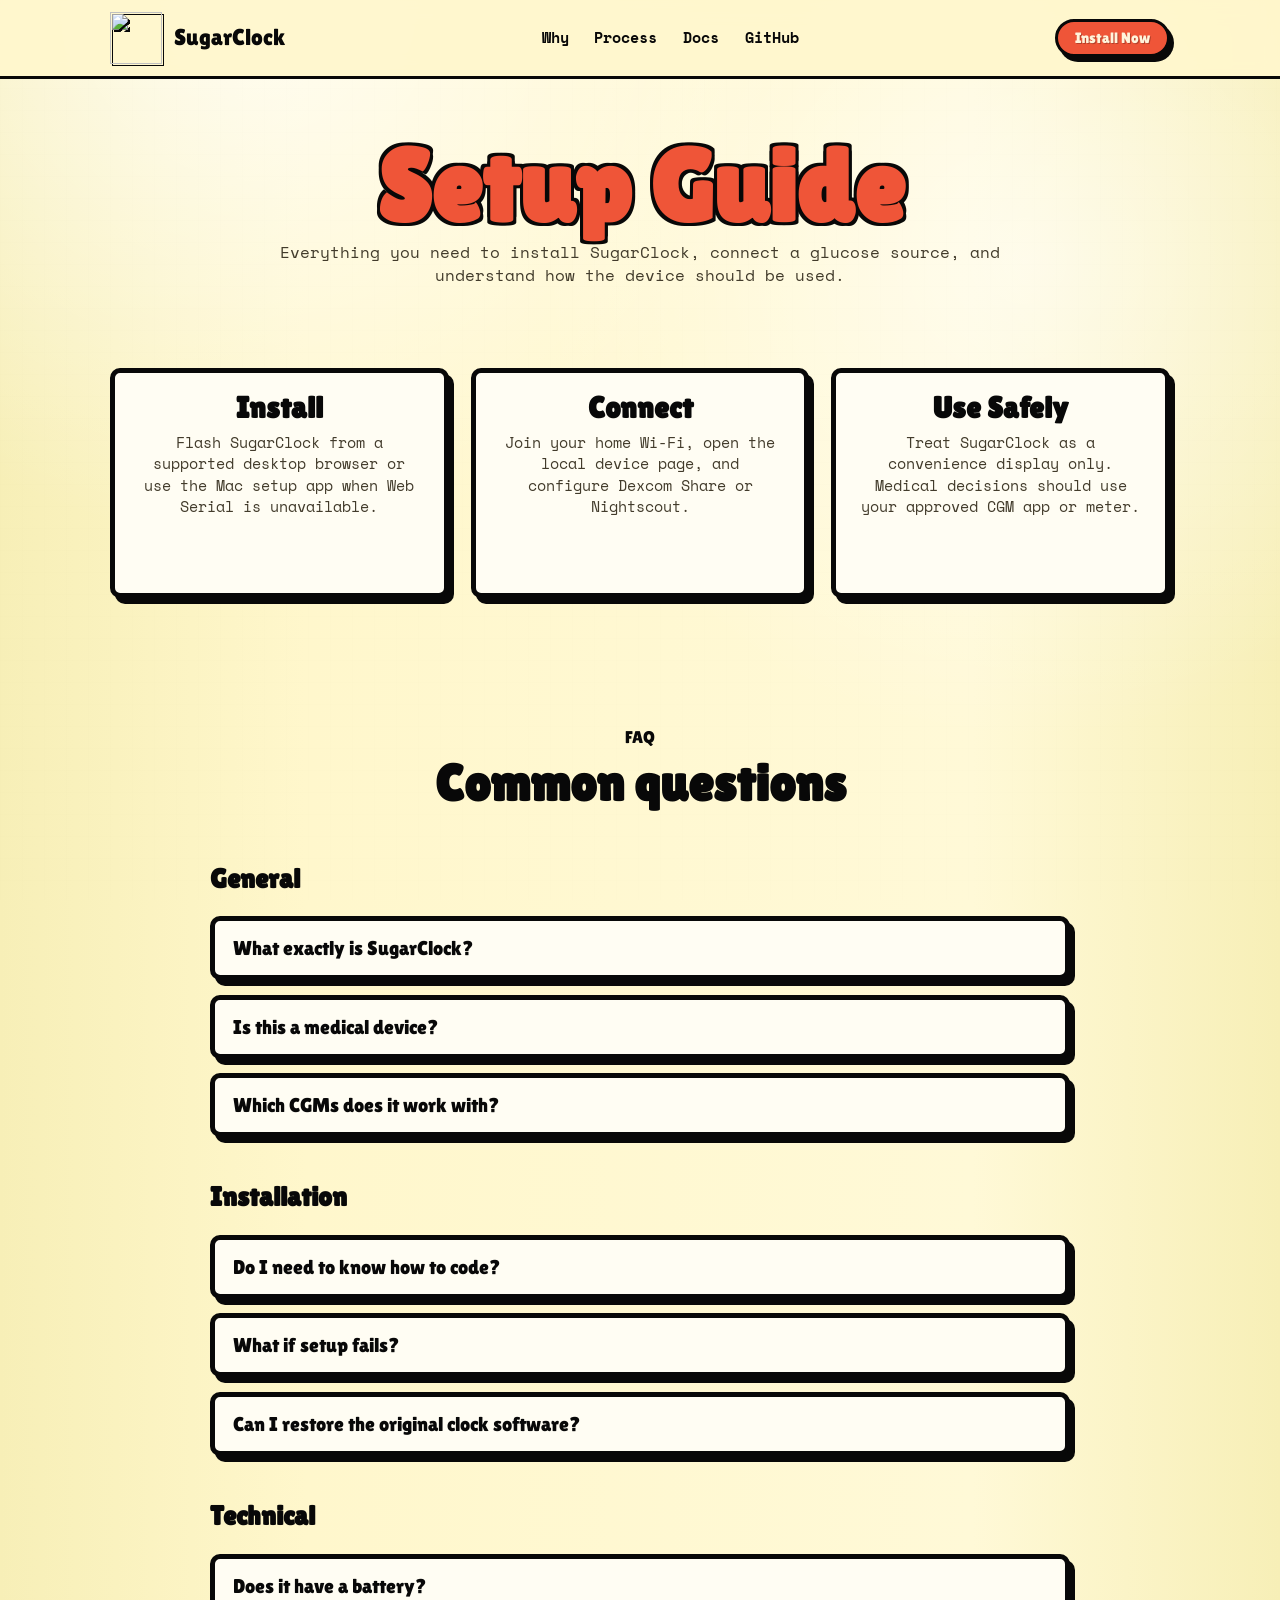
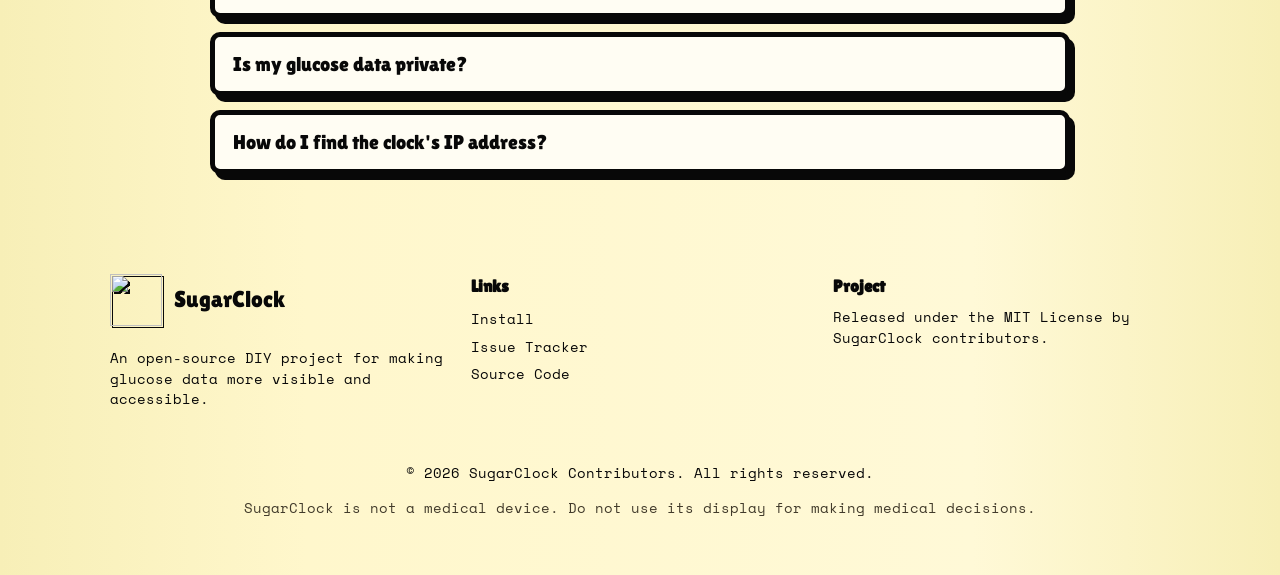
==== docs/support.html @ ed881ceb "Redesign marketing and docs site" ====
<!DOCTYPE html>
<html lang="en">

<head>
  <meta charset="UTF-8">
  <meta name="viewport" content="width=device-width, initial-scale=1.0">
  <title>Documentation &amp; FAQ - SugarClock</title>
  <meta name="description"
    content="SugarClock setup guide, frequently asked questions, support links, and installation help.">

  <link rel="preconnect" href="https://fonts.googleapis.com">
  <link rel="preconnect" href="https://fonts.gstatic.com" crossorigin>
  <link
    href="https://fonts.googleapis.com/css2?family=Lilita+One&amp;family=Space+Mono:wght@400;700&amp;display=swap"
    rel="stylesheet">

  <link rel="stylesheet" href="style.css">
  <script src="https://unpkg.com/feather-icons"></script>
</head>

<body>
  <nav class="site-nav">
    <div class="container">
      <a href="index.html" class="nav-brand" aria-label="SugarClock home">
        <img src="images/logo.png" alt="" class="nav-logo">
        <span>SugarClock</span>
      </a>

      <ul class="nav-links">
        <li><a href="index.html#why">Why</a></li>
        <li><a href="index.html#process">Process</a></li>
        <li><a href="support.html">Docs</a></li>
        <li><a href="https://github.com/cdemeke/SugarClock" target="_blank" rel="noopener">GitHub</a></li>
      </ul>

      <div class="nav-actions">
        <a href="index.html#install" class="btn btn-sm">Install Now</a>
      </div>
    </div>
  </nav>

  <main>
    <section class="docs-hero">
      <div class="container fade-up">
        <h1>Setup Guide</h1>
        <p>Everything you need to install SugarClock, connect a glucose source, and understand how the device should be
          used.</p>
      </div>
    </section>

    <section class="section-py">
      <div class="container">
        <div class="docs-grid fade-up delay-1">
          <article class="process-card doc-card">
            <i data-feather="download"></i>
            <h3>Install</h3>
            <p>Flash SugarClock from a supported desktop browser or use the Mac setup app when Web Serial is unavailable.</p>
          </article>

          <article class="process-card doc-card">
            <i data-feather="wifi"></i>
            <h3>Connect</h3>
            <p>Join your home Wi-Fi, open the local device page, and configure Dexcom Share or Nightscout.</p>
          </article>

          <article class="process-card doc-card">
            <i data-feather="shield"></i>
            <h3>Use Safely</h3>
            <p>Treat SugarClock as a convenience display only. Medical decisions should use your approved CGM app or meter.</p>
          </article>
        </div>
      </div>
    </section>

    <section class="section-py">
      <div class="container narrow-container">
        <div class="section-header fade-up">
          <span class="section-label">FAQ</span>
          <h2>Common questions</h2>
        </div>

        <div class="faq-accordion fade-up delay-1">
          <h3 class="faq-group-title">General</h3>

          <div class="faq-item">
            <button class="faq-question" type="button">
              <span>What exactly is SugarClock?</span>
              <i data-feather="chevron-down"></i>
            </button>
            <div class="faq-answer">
              <p>SugarClock is free, open-source software that turns an inexpensive Ulanzi TC001 pixel clock into a
                dedicated glucose monitor display. It connects to Dexcom Share or Nightscout over Wi-Fi and shows the
                current reading on the clock's LED display.</p>
            </div>
          </div>

          <div class="faq-item">
            <button class="faq-question" type="button">
              <span>Is this a medical device?</span>
              <i data-feather="chevron-down"></i>
            </button>
            <div class="faq-answer">
              <p><strong>No.</strong> SugarClock is not a medical device and should not be used to make treatment
                decisions. Always rely on your CGM receiver, CGM app, or blood glucose meter for dosing insulin or
                making medical decisions.</p>
            </div>
          </div>

          <div class="faq-item">
            <button class="faq-question" type="button">
              <span>Which CGMs does it work with?</span>
              <i data-feather="chevron-down"></i>
            </button>
            <div class="faq-answer">
              <p>SugarClock works with Dexcom CGMs through Dexcom Share. It also works with CGM data sent to a
                Nightscout server or a similar compatible JSON API.</p>
            </div>
          </div>

          <h3 class="faq-group-title">Installation</h3>

          <div class="faq-item">
            <button class="faq-question" type="button">
              <span>Do I need to know how to code?</span>
              <i data-feather="chevron-down"></i>
            </button>
            <div class="faq-answer">
              <p>No. The browser installer flashes the firmware, and the clock's local settings page handles the rest.
                You only need the clock, a USB-C data cable, Wi-Fi details, and your CGM source information.</p>
            </div>
          </div>

          <div class="faq-item">
            <button class="faq-question" type="button">
              <span>What if setup fails?</span>
              <i data-feather="chevron-down"></i>
            </button>
            <div class="faq-answer">
              <p>You can run the installer again. If the display is blank or the clock does not connect, reconnect the
                USB cable, select the device again, and re-flash SugarClock.</p>
            </div>
          </div>

          <div class="faq-item" id="factory-restore">
            <button class="faq-question" type="button">
              <span>Can I restore the original clock software?</span>
              <i data-feather="chevron-down"></i>
            </button>
            <div class="faq-answer">
              <p>Yes, if you backed up the factory firmware before flashing SugarClock. You can restore it with the same
                flashing tools. The Ulanzi community also shares factory firmware images.</p>
            </div>
          </div>

          <h3 class="faq-group-title">Technical</h3>

          <div class="faq-item">
            <button class="faq-question" type="button">
              <span>Does it have a battery?</span>
              <i data-feather="chevron-down"></i>
            </button>
            <div class="faq-answer">
              <p>The Ulanzi TC001 has a small internal battery, but it is not designed for extended Wi-Fi and LED use.
                Keep it plugged into USB power for normal SugarClock operation.</p>
            </div>
          </div>

          <div class="faq-item">
            <button class="faq-question" type="button">
              <span>Is my glucose data private?</span>
              <i data-feather="chevron-down"></i>
            </button>
            <div class="faq-answer">
              <p>Your glucose data flows from your configured data source to the clock. SugarClock stores settings
                locally on the device and does not require a SugarClock cloud account.</p>
            </div>
          </div>

          <div class="faq-item">
            <button class="faq-question" type="button">
              <span>How do I find the clock's IP address?</span>
              <i data-feather="chevron-down"></i>
            </button>
            <div class="faq-answer">
              <p>The clock scrolls its IP address on the LED display when it connects. You can also check your router's
                connected devices page or use a network scanner app on your phone.</p>
            </div>
          </div>
        </div>
      </div>
    </section>
  </main>

  <footer class="site-footer">
    <div class="container">
      <div class="footer-grid">
        <div class="footer-brand-col">
          <a href="index.html" class="nav-brand">
            <img src="images/logo.png" alt="" class="nav-logo">
            <span>SugarClock</span>
          </a>
          <p class="mt-3">An open-source DIY project for making glucose data more visible and accessible.</p>
        </div>
        <div class="footer-links">
          <h4>Links</h4>
          <ul>
            <li><a href="index.html#install">Install</a></li>
            <li><a href="https://github.com/cdemeke/SugarClock/issues" target="_blank" rel="noopener">Issue Tracker</a></li>
            <li><a href="https://github.com/cdemeke/SugarClock" target="_blank" rel="noopener">Source Code</a></li>
          </ul>
        </div>
        <div class="footer-links">
          <h4>Project</h4>
          <p>Released under the MIT License by SugarClock contributors.</p>
        </div>
      </div>
      <div class="footer-bottom">
        <p>&copy; 2026 SugarClock Contributors. All rights reserved.</p>
        <p class="disclaimer mt-2">SugarClock is not a medical device. Do not use its display for making medical
          decisions.</p>
      </div>
    </div>
  </footer>

  <script>
    feather.replace();

    document.addEventListener("DOMContentLoaded", () => {
      const observer = new IntersectionObserver((entries, obs) => {
        entries.forEach(entry => {
          if (entry.isIntersecting) {
            entry.target.classList.add("is-visible");
            obs.unobserve(entry.target);
          }
        });
      }, { threshold: 0.1 });

      document.querySelectorAll(".fade-up").forEach(el => observer.observe(el));

      document.querySelectorAll(".faq-question").forEach(btn => {
        btn.addEventListener("click", () => {
          const item = btn.closest(".faq-item");
          item.classList.toggle("active");
          const answer = item.querySelector(".faq-answer");
          answer.style.maxHeight = item.classList.contains("active") ? answer.scrollHeight + "px" : 0;
        });
      });
    });
  </script>
</body>

</html>
---- docs/style.css ----
/* SugarClock marketing/docs site - poster-style redesign */

:root {
  --paper: #fff7cc;
  --paper-deep: #f7efb7;
  --ink: #080808;
  --muted: #423b2b;
  --panel: #fffdf3;
  --accent: #ef5538;
  --accent-dark: #c93925;
  --accent-soft: #ffe3d5;
  --green: #2bbf66;
  --border: 5px solid var(--ink);
  --border-thin: 3px solid var(--ink);
  --radius: 10px;
  --radius-lg: 16px;
  --radius-pill: 999px;
  --shadow: 7px 7px 0 var(--ink);
  --container: 1060px;
  --font-display: "Lilita One", "Arial Black", Impact, sans-serif;
  --font-body: "Space Mono", "Courier New", monospace;
}

* {
  box-sizing: border-box;
}

html {
  scroll-behavior: smooth;
  font-size: 16px;
}

body {
  margin: 0;
  background:
    radial-gradient(circle at 20% 0%, rgba(255, 255, 255, 0.75), transparent 34rem),
    radial-gradient(circle at 80% 12%, rgba(255, 255, 255, 0.55), transparent 30rem),
    linear-gradient(90deg, var(--paper-deep), var(--paper) 24%, #fff9d7 76%, var(--paper-deep));
  color: var(--ink);
  font-family: var(--font-body);
  line-height: 1.45;
  -webkit-font-smoothing: antialiased;
  overflow-x: hidden;
}

body::before {
  content: "";
  position: fixed;
  inset: 0;
  z-index: -1;
  pointer-events: none;
  opacity: 0.22;
  background-image:
    linear-gradient(rgba(0, 0, 0, 0.025) 1px, transparent 1px),
    linear-gradient(90deg, rgba(0, 0, 0, 0.025) 1px, transparent 1px);
  background-size: 22px 22px;
}

a {
  color: inherit;
  text-decoration: none;
}

a:hover {
  text-decoration: underline;
}

img {
  display: block;
  max-width: 100%;
}

h1,
h2,
h3,
h4,
p {
  margin-top: 0;
}

h1,
h2,
h3,
h4,
.nav-brand,
.btn,
.section-label,
.stat-pill,
.table-title,
.faq-question {
  font-family: var(--font-display);
  letter-spacing: 0;
}

.container {
  width: min(var(--container), calc(100% - 2rem));
  margin: 0 auto;
}

.site-nav {
  position: sticky;
  top: 0;
  z-index: 20;
  background: rgba(255, 247, 204, 0.92);
  border-bottom: var(--border-thin);
  backdrop-filter: blur(10px);
}

.site-nav .container {
  min-height: 76px;
  display: grid;
  grid-template-columns: auto 1fr auto;
  align-items: center;
  gap: 1.25rem;
}

.nav-brand {
  display: inline-flex;
  align-items: center;
  gap: 0.75rem;
  font-size: 1.45rem;
  line-height: 1;
}

.nav-logo {
  width: 52px;
  height: 52px;
  object-fit: contain;
  filter: drop-shadow(2px 2px 0 var(--ink));
}

.nav-links {
  display: flex;
  justify-content: center;
  align-items: center;
  gap: clamp(0.85rem, 2vw, 2rem);
  margin: 0;
  padding: 0;
  list-style: none;
}

.nav-links a:not(.btn) {
  font-weight: 700;
  font-size: 0.94rem;
}

.nav-actions {
  display: flex;
  align-items: center;
  gap: 0.8rem;
}

.nav-toggle,
.theme-toggle {
  display: none;
}

.btn {
  display: inline-flex;
  align-items: center;
  justify-content: center;
  gap: 0.5rem;
  min-height: 46px;
  padding: 0.75rem 1.45rem;
  border: var(--border-thin);
  border-radius: var(--radius-pill);
  background: var(--accent);
  color: #fff4dc;
  box-shadow: 4px 5px 0 var(--ink);
  font-size: 1.08rem;
  line-height: 1;
  text-shadow: 1px 1px 0 rgba(0, 0, 0, 0.25);
  cursor: pointer;
  transition: transform 0.16s ease, box-shadow 0.16s ease, background 0.16s ease;
}

.btn:hover {
  transform: translate(2px, 2px);
  box-shadow: 2px 3px 0 var(--ink);
  background: var(--accent-dark);
  text-decoration: none;
}

.btn-secondary {
  background: #fffdf3;
  color: var(--ink);
  text-shadow: none;
}

.btn-secondary:hover {
  background: var(--accent-soft);
}

.btn-sm {
  min-height: 38px;
  padding: 0.55rem 1.05rem;
  font-size: 0.96rem;
}

.btn-lg {
  min-height: 54px;
  padding: 0.85rem 1.85rem;
  font-size: 1.18rem;
}

.btn-text {
  color: var(--ink);
  font-weight: 700;
  text-decoration: underline;
  text-decoration-thickness: 3px;
  text-underline-offset: 3px;
}

.hero {
  padding: clamp(2.2rem, 5vw, 4.25rem) 0 2.2rem;
}

.masthead {
  display: grid;
  grid-template-columns: 136px 1fr;
  align-items: center;
  gap: 1.5rem;
  margin-bottom: clamp(2rem, 4vw, 3rem);
}

.brand-mark {
  width: 136px;
  height: 136px;
  object-fit: contain;
  filter: drop-shadow(4px 5px 0 var(--ink));
}

.brand-title {
  margin: 0;
  color: var(--accent);
  font-size: clamp(4rem, 10.5vw, 8.6rem);
  line-height: 0.78;
  text-shadow:
    -3px -3px 0 var(--ink),
    3px -3px 0 var(--ink),
    -3px 3px 0 var(--ink),
    3px 3px 0 var(--ink),
    8px 8px 0 rgba(0, 0, 0, 0.12);
}

.hero-grid {
  display: grid;
  grid-template-columns: minmax(0, 1.08fr) minmax(300px, 0.92fr);
  align-items: center;
  gap: clamp(2rem, 5vw, 4rem);
}

.hero-copy h2 {
  max-width: 720px;
  margin-bottom: 0.8rem;
  font-size: clamp(2.45rem, 5.4vw, 4.7rem);
  line-height: 0.92;
}

.hero-kicker {
  margin-bottom: 1rem;
  font-size: clamp(1.05rem, 2vw, 1.35rem);
  font-weight: 700;
}

.hero-copy p:not(.hero-kicker) {
  max-width: 640px;
  margin-bottom: 1.15rem;
  color: var(--muted);
  font-size: 1.02rem;
}

.hero-actions {
  display: flex;
  flex-wrap: wrap;
  align-items: center;
  gap: 1rem;
  margin-top: 1.4rem;
}

.stat-pill {
  display: inline-flex;
  align-items: center;
  min-height: 48px;
  padding: 0.6rem 1.55rem;
  border: var(--border-thin);
  border-radius: var(--radius-pill);
  background: var(--accent);
  color: #fff4dc;
  box-shadow: 4px 5px 0 var(--ink);
  font-size: 1.3rem;
}

.hero-photo-wrap {
  padding: 0.65rem;
  border: var(--border);
  border-radius: var(--radius-lg);
  background: var(--panel);
  box-shadow: var(--shadow);
  transform: rotate(0.75deg);
  overflow: hidden;
}

.hero-photo {
  width: 100%;
  aspect-ratio: 4 / 3;
  object-fit: cover;
  border-radius: 8px;
  transform: scale(1.42);
}

.section-py {
  padding: clamp(2.5rem, 5vw, 4.8rem) 0;
}

.section-header {
  max-width: 800px;
  margin: 0 auto 1.6rem;
  text-align: center;
}

.section-label {
  display: inline-flex;
  margin-bottom: 0.55rem;
  font-size: 1.05rem;
  text-transform: uppercase;
}

.section-header h2 {
  margin-bottom: 0.65rem;
  font-size: clamp(2.1rem, 4vw, 3.55rem);
  line-height: 0.95;
}

.section-desc {
  margin: 0 auto;
  max-width: 740px;
  color: var(--muted);
}

.comparison-shell {
  overflow: hidden;
  border: var(--border);
  border-radius: var(--radius-lg);
  background: var(--panel);
  box-shadow: var(--shadow);
}

.comparison-table {
  width: 100%;
  border-collapse: collapse;
  table-layout: fixed;
}

.comparison-table th,
.comparison-table td {
  padding: 1rem 1.1rem;
  border-right: var(--border-thin);
  border-bottom: var(--border-thin);
  text-align: center;
  vertical-align: middle;
}

.comparison-table th:last-child,
.comparison-table td:last-child {
  border-right: 0;
}

.comparison-table tr:last-child td {
  border-bottom: 0;
}

.comparison-table th {
  font-family: var(--font-display);
  font-size: clamp(1.35rem, 2.5vw, 2rem);
  line-height: 1;
  background: #fffdf3;
}

.comparison-table th.highlight-col,
.comparison-table td.highlight-col {
  background: var(--accent);
  color: #fff4dc;
}

.comparison-table td {
  font-weight: 700;
}

.comparison-table .detail {
  display: block;
  margin-top: 0.25rem;
  font-size: 0.78rem;
  font-weight: 400;
}

.process-grid,
.docs-grid {
  display: grid;
  grid-template-columns: repeat(3, minmax(0, 1fr));
  gap: 1.35rem;
}

.clean-card,
.process-card,
.faq-item,
.install-flash-card {
  border: var(--border);
  border-radius: var(--radius);
  background: var(--panel);
  box-shadow: 5px 6px 0 var(--ink);
}

.process-card,
.doc-card {
  min-height: 230px;
  padding: 1.35rem;
  text-align: center;
}

.process-card svg,
.doc-card svg {
  width: 54px;
  height: 54px;
  margin-bottom: 0.8rem;
  stroke-width: 2.6;
}

.process-card h3,
.doc-card h3 {
  margin-bottom: 0.55rem;
  font-size: clamp(1.35rem, 2.4vw, 1.9rem);
  line-height: 0.95;
}

.process-card p,
.doc-card p {
  margin: 0;
  color: var(--muted);
  font-size: 0.92rem;
}

.install-section {
  scroll-margin-top: 100px;
}

.install-panel {
  max-width: 820px;
  margin: 0 auto;
}

.hidden-initial {
  display: none;
}

.narrow-container {
  max-width: 860px;
}

.install-flash-inner {
  padding: clamp(1.4rem, 4vw, 2.4rem);
}

.install-flash-header {
  display: grid;
  grid-template-columns: 64px 1fr;
  align-items: center;
  gap: 1rem;
  margin-bottom: 1rem;
}

.feature-icon {
  width: 64px;
  height: 64px;
  display: inline-flex;
  align-items: center;
  justify-content: center;
  border: var(--border-thin);
  border-radius: 12px;
  background: var(--accent-soft);
}

.feature-icon svg {
  width: 34px;
  height: 34px;
}

.install-flash-header h2 {
  margin-bottom: 0.2rem;
  font-size: clamp(1.65rem, 3vw, 2.45rem);
  line-height: 0.95;
}

.text-muted {
  color: var(--muted);
}

.text-sm {
  font-size: 0.9rem;
}

.text-center {
  text-align: center;
}

.fw-bold {
  font-weight: 700;
}

.mt-2 {
  margin-top: 0.5rem;
}

.mt-3 {
  margin-top: 1rem;
}

.install-prereq-list {
  margin: 1rem 0 1.4rem 1.4rem;
  padding: 0;
}

.install-prereq-list li {
  margin-bottom: 0.55rem;
}

.install-button-wrap {
  display: flex;
  justify-content: center;
  padding: 1rem 0;
}

.install-button-wrap esp-web-install-button {
  display: contents;
}

.callout {
  display: flex;
  gap: 0.85rem;
  margin: 1.2rem 0;
  padding: 1rem;
  border: var(--border-thin);
  border-radius: var(--radius);
  background: #fff6e6;
}

.callout-icon {
  flex: 0 0 auto;
}

.callout-icon svg {
  width: 26px;
  height: 26px;
}

.install-wifi-status {
  margin-top: 1rem;
  padding: 0.85rem 1rem;
  border: var(--border-thin);
  border-radius: var(--radius);
  background: var(--panel);
  font-weight: 700;
  text-align: center;
}

.status-progress {
  background: #fff6e6;
}

.status-success {
  background: #ddffd7;
}

.status-error {
  background: #ffe0dc;
}

.cta-band {
  padding: clamp(2rem, 5vw, 4rem) 0;
  text-align: center;
}

.cta-band h2 {
  margin-bottom: 0.7rem;
  font-size: clamp(2.1rem, 4.8vw, 4rem);
  line-height: 0.92;
}

.cta-band p {
  max-width: 760px;
  margin: 0 auto 1.4rem;
  color: var(--muted);
}

.cta-actions {
  display: flex;
  justify-content: center;
  flex-wrap: wrap;
  gap: 1rem;
}

.site-footer {
  padding: 2.2rem 0 2.6rem;
}

.footer-grid {
  display: grid;
  grid-template-columns: 1fr 1fr 1fr;
  gap: 1.5rem;
  margin-bottom: 1.4rem;
}

.footer-brand-col p,
.footer-links p,
.footer-links a,
.footer-bottom {
  color: var(--ink);
  font-size: 0.9rem;
}

.footer-links h4 {
  margin-bottom: 0.55rem;
  font-size: 1.08rem;
}

.footer-links ul {
  margin: 0;
  padding: 0;
  list-style: none;
}

.footer-links li {
  margin-bottom: 0.25rem;
}

.footer-bottom {
  padding-top: 1rem;
  text-align: center;
}

.disclaimer {
  max-width: 900px;
  margin-left: auto;
  margin-right: auto;
  color: var(--muted);
}

.docs-hero {
  padding: clamp(2.5rem, 5vw, 4rem) 0 1rem;
  text-align: center;
}

.docs-hero h1 {
  margin-bottom: 0.7rem;
  color: var(--accent);
  font-size: clamp(3rem, 8vw, 6.8rem);
  line-height: 0.85;
  text-shadow:
    -3px -3px 0 var(--ink),
    3px -3px 0 var(--ink),
    -3px 3px 0 var(--ink),
    3px 3px 0 var(--ink);
}

.docs-hero p {
  max-width: 740px;
  margin: 0 auto;
  color: var(--muted);
}

.faq-accordion {
  display: flex;
  flex-direction: column;
  gap: 0.9rem;
}

.faq-group-title {
  margin: 1.6rem 0 0.25rem;
  font-size: 1.7rem;
}

.faq-question {
  width: 100%;
  display: flex;
  align-items: center;
  justify-content: space-between;
  gap: 1rem;
  padding: 1rem 1.15rem;
  border: 0;
  background: transparent;
  color: var(--ink);
  font-size: 1.25rem;
  text-align: left;
  cursor: pointer;
}

.faq-question svg {
  flex: 0 0 auto;
}

.faq-answer {
  max-height: 0;
  overflow: hidden;
  padding: 0 1.15rem;
  transition: max-height 0.24s ease;
}

.faq-answer p {
  margin-bottom: 1rem;
  color: var(--muted);
}

.faq-item.active .faq-answer {
  padding-bottom: 0.25rem;
}

.faq-item.active .faq-question svg {
  transform: rotate(180deg);
}

.fade-up {
  opacity: 1;
  transform: none;
  transition: opacity 0.5s ease, transform 0.5s ease;
}

.fade-up.is-visible {
  opacity: 1;
  transform: translateY(0);
}

.delay-1 {
  transition-delay: 0.08s;
}

.delay-2 {
  transition-delay: 0.16s;
}

@media (max-width: 880px) {
  .site-nav .container {
    grid-template-columns: 1fr auto;
  }

  .nav-links {
    grid-column: 1 / -1;
    justify-content: flex-start;
    flex-wrap: wrap;
    padding-bottom: 0.95rem;
  }

  .nav-actions {
    justify-content: flex-end;
  }

  .masthead,
  .hero-grid {
    grid-template-columns: 1fr;
  }

  .masthead {
    justify-items: center;
    text-align: center;
  }

  .brand-mark {
    width: 112px;
    height: 112px;
  }

  .hero-copy {
    text-align: center;
  }

  .hero-actions {
    justify-content: center;
  }

  .process-grid,
  .docs-grid {
    grid-template-columns: repeat(2, minmax(0, 1fr));
  }

  .footer-grid {
    grid-template-columns: 1fr;
    text-align: center;
  }

  .footer-grid .nav-brand {
    justify-content: center;
  }
}

@media (max-width: 620px) {
  .container {
    width: calc(100vw - 1.25rem);
    max-width: calc(100vw - 1.25rem);
  }

  .site-nav .container {
    gap: 0.75rem;
  }

  .nav-logo {
    width: 42px;
    height: 42px;
  }

  .nav-brand span {
    display: none;
  }

  .nav-actions {
    display: none;
  }

  .nav-links {
    gap: 0.8rem 1rem;
  }

  .nav-actions {
    gap: 0.5rem;
  }

  .brand-title {
    font-size: clamp(3.6rem, 18vw, 5rem);
  }

  .comparison-shell {
    overflow-x: auto;
  }

  .comparison-table {
    min-width: 0;
  }

  .comparison-table th,
  .comparison-table td {
    padding: 0.8rem 0.55rem;
    overflow-wrap: anywhere;
  }

  .process-grid,
  .docs-grid {
    grid-template-columns: 1fr;
  }

  .install-flash-header {
    grid-template-columns: 1fr;
    justify-items: center;
    text-align: center;
  }

  .callout {
    flex-direction: column;
    align-items: center;
    text-align: center;
  }

  .hero-actions,
  .cta-actions {
    align-items: stretch;
    flex-direction: column;
  }

  .hero-actions .btn,
  .hero-actions .stat-pill,
  .cta-actions .btn {
    width: 100%;
  }

  .masthead {
    overflow: hidden;
  }

  .brand-title {
    font-size: clamp(2.7rem, 13vw, 3.1rem);
    text-shadow:
      -2px -2px 0 var(--ink),
      2px -2px 0 var(--ink),
      -2px 2px 0 var(--ink),
      2px 2px 0 var(--ink),
      5px 5px 0 rgba(0, 0, 0, 0.12);
  }

  .hero-copy h2 {
    max-width: 340px;
    margin-left: auto;
    margin-right: auto;
    font-size: 1.95rem;
    overflow-wrap: anywhere;
  }

  .hero-copy p,
  .section-desc {
    max-width: 340px;
    margin-left: auto;
    margin-right: auto;
  }
}
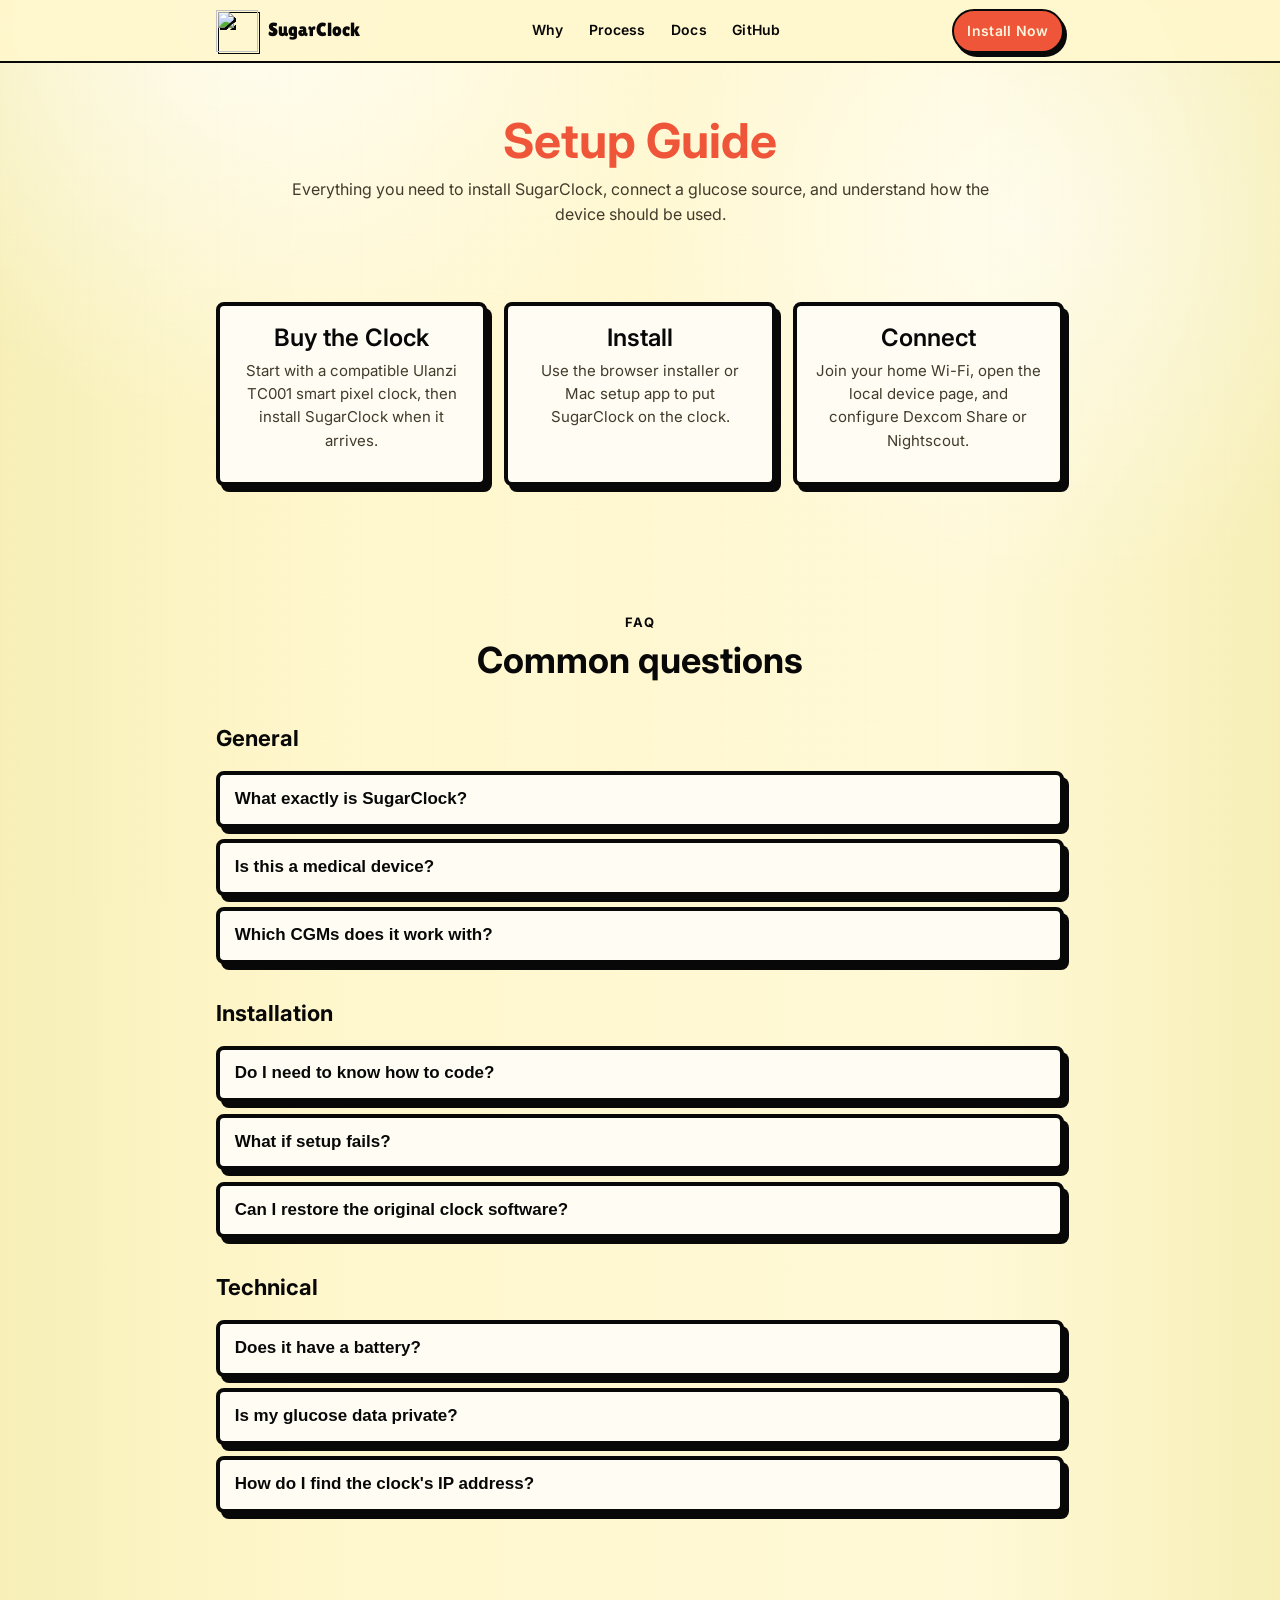
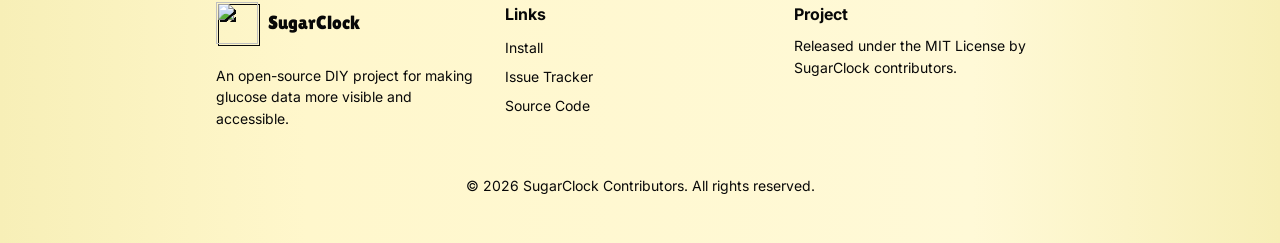
==== commit ac928832: "Refine landing page copy and responsive typography" ====
--- a/docs/support.html
+++ b/docs/support.html
@@ -11,10 +11,16 @@
   <link rel="preconnect" href="https://fonts.googleapis.com">
   <link rel="preconnect" href="https://fonts.gstatic.com" crossorigin>
   <link
-    href="https://fonts.googleapis.com/css2?family=Lilita+One&amp;family=Space+Mono:wght@400;700&amp;display=swap"
+    href="https://fonts.googleapis.com/css2?family=Inter:wght@400;500;600;700&amp;family=Lilita+One&amp;display=swap"
     rel="stylesheet">
 
   <link rel="stylesheet" href="style.css">
+  <link rel="apple-touch-icon" sizes="180x180" href="apple-touch-icon.png">
+  <link rel="icon" type="image/png" sizes="32x32" href="favicon-32x32.png">
+  <link rel="icon" type="image/png" sizes="16x16" href="favicon-16x16.png">
+  <link rel="icon" href="favicon.ico">
+  <link rel="manifest" href="site.webmanifest">
+  <meta name="theme-color" content="#fff7cc">
   <script src="https://unpkg.com/feather-icons"></script>
 </head>
 
@@ -52,9 +58,15 @@
       <div class="container">
         <div class="docs-grid fade-up delay-1">
           <article class="process-card doc-card">
+            <i data-feather="shopping-bag"></i>
+            <h3>Buy the Clock</h3>
+            <p>Start with a compatible Ulanzi TC001 smart pixel clock, then install SugarClock when it arrives.</p>
+          </article>
+
+          <article class="process-card doc-card">
             <i data-feather="download"></i>
             <h3>Install</h3>
-            <p>Flash SugarClock from a supported desktop browser or use the Mac setup app when Web Serial is unavailable.</p>
+            <p>Use the browser installer or Mac setup app to put SugarClock on the clock.</p>
           </article>
 
           <article class="process-card doc-card">
@@ -62,12 +74,6 @@
             <h3>Connect</h3>
             <p>Join your home Wi-Fi, open the local device page, and configure Dexcom Share or Nightscout.</p>
           </article>
-
-          <article class="process-card doc-card">
-            <i data-feather="shield"></i>
-            <h3>Use Safely</h3>
-            <p>Treat SugarClock as a convenience display only. Medical decisions should use your approved CGM app or meter.</p>
-          </article>
         </div>
       </div>
     </section>
@@ -172,7 +178,7 @@
             </button>
             <div class="faq-answer">
               <p>Your glucose data flows from your configured data source to the clock. SugarClock stores settings
-                locally on the device and does not require a SugarClock cloud account.</p>
+                locally on the device.</p>
             </div>
           </div>
 
@@ -216,8 +222,6 @@
       </div>
       <div class="footer-bottom">
         <p>&copy; 2026 SugarClock Contributors. All rights reserved.</p>
-        <p class="disclaimer mt-2">SugarClock is not a medical device. Do not use its display for making medical
-          decisions.</p>
       </div>
     </div>
   </footer>
--- a/docs/style.css
+++ b/docs/style.css
@@ -10,15 +10,15 @@
   --accent-dark: #c93925;
   --accent-soft: #ffe3d5;
   --green: #2bbf66;
-  --border: 5px solid var(--ink);
-  --border-thin: 3px solid var(--ink);
-  --radius: 10px;
-  --radius-lg: 16px;
+  --border: 4px solid var(--ink);
+  --border-thin: 2.5px solid var(--ink);
+  --radius: 8px;
+  --radius-lg: 13px;
   --radius-pill: 999px;
-  --shadow: 7px 7px 0 var(--ink);
-  --container: 1060px;
+  --shadow: 6px 6px 0 var(--ink);
+  --container: 848px;
   --font-display: "Lilita One", "Arial Black", Impact, sans-serif;
-  --font-body: "Space Mono", "Courier New", monospace;
+  --font-body: "Inter", -apple-system, BlinkMacSystemFont, "Segoe UI", sans-serif;
 }
 
 * {
@@ -27,7 +27,7 @@
 
 html {
   scroll-behavior: smooth;
-  font-size: 16px;
+  font-size: 12.8px;
 }
 
 body {
@@ -38,7 +38,8 @@
     linear-gradient(90deg, var(--paper-deep), var(--paper) 24%, #fff9d7 76%, var(--paper-deep));
   color: var(--ink);
   font-family: var(--font-body);
-  line-height: 1.45;
+  font-size: 16px;
+  line-height: 1.6;
   -webkit-font-smoothing: antialiased;
   overflow-x: hidden;
 }
@@ -53,7 +54,7 @@
   background-image:
     linear-gradient(rgba(0, 0, 0, 0.025) 1px, transparent 1px),
     linear-gradient(90deg, rgba(0, 0, 0, 0.025) 1px, transparent 1px);
-  background-size: 22px 22px;
+  background-size: 18px 18px;
 }
 
 a {
@@ -63,6 +64,12 @@
 
 a:hover {
   text-decoration: underline;
+}
+
+a:focus-visible,
+button:focus-visible {
+  outline: 3px solid var(--ink);
+  outline-offset: 4px;
 }
 
 img {
@@ -82,14 +89,16 @@
 h2,
 h3,
 h4,
-.nav-brand,
-.btn,
-.section-label,
-.stat-pill,
-.table-title,
-.faq-question {
+h5,
+h6 {
+  font-family: var(--font-body);
+  letter-spacing: 0;
+}
+
+.brand-title,
+.hero-copy h2,
+.nav-brand {
   font-family: var(--font-display);
-  letter-spacing: 0;
 }
 
 .container {
@@ -107,7 +116,7 @@
 }
 
 .site-nav .container {
-  min-height: 76px;
+  min-height: 61px;
   display: grid;
   grid-template-columns: auto 1fr auto;
   align-items: center;
@@ -123,8 +132,8 @@
 }
 
 .nav-logo {
-  width: 52px;
-  height: 52px;
+  width: 42px;
+  height: 42px;
   object-fit: contain;
   filter: drop-shadow(2px 2px 0 var(--ink));
 }
@@ -140,8 +149,12 @@
 }
 
 .nav-links a:not(.btn) {
-  font-weight: 700;
-  font-size: 0.94rem;
+  display: inline-flex;
+  align-items: center;
+  min-height: 44px;
+  font-weight: 600;
+  font-size: 14px;
+  letter-spacing: 0.01em;
 }
 
 .nav-actions {
@@ -160,23 +173,25 @@
   align-items: center;
   justify-content: center;
   gap: 0.5rem;
-  min-height: 46px;
+  min-height: 44px;
   padding: 0.75rem 1.45rem;
   border: var(--border-thin);
   border-radius: var(--radius-pill);
   background: var(--accent);
   color: #fff4dc;
-  box-shadow: 4px 5px 0 var(--ink);
-  font-size: 1.08rem;
-  line-height: 1;
-  text-shadow: 1px 1px 0 rgba(0, 0, 0, 0.25);
+  box-shadow: 3px 4px 0 var(--ink);
+  font-family: var(--font-body);
+  font-size: 15px;
+  font-weight: 600;
+  line-height: 1.1;
+  letter-spacing: 0.02em;
   cursor: pointer;
   transition: transform 0.16s ease, box-shadow 0.16s ease, background 0.16s ease;
 }
 
 .btn:hover {
   transform: translate(2px, 2px);
-  box-shadow: 2px 3px 0 var(--ink);
+  box-shadow: 2px 2px 0 var(--ink);
   background: var(--accent-dark);
   text-decoration: none;
 }
@@ -192,15 +207,15 @@
 }
 
 .btn-sm {
-  min-height: 38px;
+  min-height: 44px;
   padding: 0.55rem 1.05rem;
-  font-size: 0.96rem;
+  font-size: 14px;
 }
 
 .btn-lg {
-  min-height: 54px;
+  min-height: 48px;
   padding: 0.85rem 1.85rem;
-  font-size: 1.18rem;
+  font-size: 16px;
 }
 
 .btn-text {
@@ -217,17 +232,21 @@
 
 .masthead {
   display: grid;
-  grid-template-columns: 136px 1fr;
+  grid-template-columns: 109px 1fr;
   align-items: center;
   gap: 1.5rem;
   margin-bottom: clamp(2rem, 4vw, 3rem);
 }
 
 .brand-mark {
-  width: 136px;
-  height: 136px;
+  width: 109px;
+  height: 109px;
   object-fit: contain;
   filter: drop-shadow(4px 5px 0 var(--ink));
+}
+
+.brand-lockup {
+  min-width: 0;
 }
 
 .brand-title {
@@ -243,6 +262,15 @@
     8px 8px 0 rgba(0, 0, 0, 0.12);
 }
 
+.masthead-tagline {
+  max-width: 760px;
+  margin: 1rem 0 0;
+  color: var(--ink);
+  font-size: clamp(18px, 2vw, 24px);
+  font-weight: 600;
+  line-height: 1.28;
+}
+
 .hero-grid {
   display: grid;
   grid-template-columns: minmax(0, 1.08fr) minmax(300px, 0.92fr);
@@ -250,24 +278,53 @@
   gap: clamp(2rem, 5vw, 4rem);
 }
 
-.hero-copy h2 {
-  max-width: 720px;
-  margin-bottom: 0.8rem;
-  font-size: clamp(2.45rem, 5.4vw, 4.7rem);
-  line-height: 0.92;
-}
-
-.hero-kicker {
-  margin-bottom: 1rem;
-  font-size: clamp(1.05rem, 2vw, 1.35rem);
-  font-weight: 700;
-}
-
-.hero-copy p:not(.hero-kicker) {
+.hero-copy p {
   max-width: 640px;
   margin-bottom: 1.15rem;
   color: var(--muted);
-  font-size: 1.02rem;
+  font-size: 16px;
+  line-height: 1.6;
+}
+
+.reassurance-list {
+  display: grid;
+  grid-template-columns: repeat(2, minmax(0, 1fr));
+  gap: 0.55rem 1rem;
+  margin: 0 0 1.25rem;
+  padding: 0;
+  list-style: none;
+}
+
+.reassurance-list li {
+  display: flex;
+  align-items: center;
+  gap: 0.45rem;
+  min-width: 0;
+  color: var(--ink);
+  font-size: 13px;
+  font-weight: 600;
+  line-height: 1.35;
+  overflow-wrap: anywhere;
+}
+
+.reassurance-list svg {
+  flex: 0 0 auto;
+  width: 16px;
+  height: 16px;
+  stroke-width: 3;
+  color: var(--accent);
+}
+
+.trust-note {
+  display: inline-block;
+  max-width: 620px;
+  margin: 0.75rem 0 0;
+  padding-left: 0.8rem;
+  border-left: var(--border-thin);
+  color: var(--muted);
+  font-size: 14px;
+  font-weight: 500;
+  line-height: 1.45;
 }
 
 .hero-actions {
@@ -275,7 +332,12 @@
   flex-wrap: wrap;
   align-items: center;
   gap: 1rem;
-  margin-top: 1.4rem;
+  margin-top: 1.25rem;
+}
+
+.hero-actions .btn-primary {
+  padding-inline: 2.1rem;
+  font-size: 16px;
 }
 
 .stat-pill {
@@ -292,7 +354,8 @@
 }
 
 .hero-photo-wrap {
-  padding: 0.65rem;
+  margin: 0;
+  padding: 0.52rem;
   border: var(--border);
   border-radius: var(--radius-lg);
   background: var(--panel);
@@ -301,12 +364,83 @@
   overflow: hidden;
 }
 
-.hero-photo {
+.hero-photo,
+.youtube-placeholder {
   width: 100%;
   aspect-ratio: 4 / 3;
+  border-radius: 8px;
+}
+
+.hero-photo {
   object-fit: cover;
-  border-radius: 8px;
-  transform: scale(1.42);
+  transform: scale(1.24);
+}
+
+.youtube-placeholder {
+  position: relative;
+  display: grid;
+  place-items: center;
+  overflow: hidden;
+  border: var(--border-thin);
+  background:
+    linear-gradient(rgba(8, 8, 8, 0.12), rgba(8, 8, 8, 0.12)),
+    radial-gradient(circle at 48% 44%, rgba(130, 237, 166, 0.34), transparent 8rem),
+    #171717;
+  color: #fffdf3;
+  font-size: 14px;
+  font-weight: 600;
+  text-align: center;
+}
+
+.youtube-placeholder::before {
+  content: "154 ->";
+  position: absolute;
+  top: 38%;
+  left: 50%;
+  color: #82eda6;
+  font-family: var(--font-display);
+  font-size: clamp(36px, 5vw, 56px);
+  line-height: 1;
+  text-shadow: 0 0 12px rgba(130, 237, 166, 0.65);
+  transform: translate(-50%, -50%);
+}
+
+.youtube-placeholder span {
+  position: absolute;
+  bottom: 1rem;
+  left: 1rem;
+  right: 1rem;
+}
+
+.youtube-play {
+  position: relative;
+  z-index: 1;
+  width: 74px;
+  height: 52px;
+  border: var(--border-thin);
+  border-radius: 16px;
+  background: var(--accent);
+  box-shadow: 4px 5px 0 var(--ink);
+}
+
+.youtube-play::before {
+  content: "";
+  position: absolute;
+  top: 50%;
+  left: 52%;
+  border-top: 12px solid transparent;
+  border-bottom: 12px solid transparent;
+  border-left: 18px solid #fff4dc;
+  transform: translate(-50%, -50%);
+}
+
+.hero-photo-wrap figcaption {
+  padding: 0.75rem 0.4rem 0.25rem;
+  font-size: 14px;
+  font-weight: 600;
+  line-height: 1.4;
+  text-align: center;
+  overflow-wrap: anywhere;
 }
 
 .section-py {
@@ -322,20 +456,25 @@
 .section-label {
   display: inline-flex;
   margin-bottom: 0.55rem;
-  font-size: 1.05rem;
+  font-size: 13px;
+  font-weight: 700;
+  letter-spacing: 0.08em;
   text-transform: uppercase;
 }
 
 .section-header h2 {
   margin-bottom: 0.65rem;
-  font-size: clamp(2.1rem, 4vw, 3.55rem);
-  line-height: 0.95;
+  font-size: clamp(28px, 3vw, 36px);
+  font-weight: 700;
+  line-height: 1.12;
 }
 
 .section-desc {
   margin: 0 auto;
   max-width: 740px;
   color: var(--muted);
+  font-size: 16px;
+  line-height: 1.6;
 }
 
 .comparison-shell {
@@ -354,11 +493,12 @@
 
 .comparison-table th,
 .comparison-table td {
-  padding: 1rem 1.1rem;
+  padding: 1.15rem 1.25rem;
   border-right: var(--border-thin);
   border-bottom: var(--border-thin);
   text-align: center;
   vertical-align: middle;
+  line-height: 1.45;
 }
 
 .comparison-table th:last-child,
@@ -371,9 +511,9 @@
 }
 
 .comparison-table th {
-  font-family: var(--font-display);
-  font-size: clamp(1.35rem, 2.5vw, 2rem);
-  line-height: 1;
+  font-size: 22px;
+  font-weight: 700;
+  line-height: 1.15;
   background: #fffdf3;
 }
 
@@ -384,14 +524,40 @@
 }
 
 .comparison-table td {
+  font-size: 15px;
+  font-weight: 500;
+}
+
+.comparison-table strong {
   font-weight: 700;
 }
 
 .comparison-table .detail {
   display: block;
-  margin-top: 0.25rem;
-  font-size: 0.78rem;
+  margin-top: 0.35rem;
+  font-size: 13px;
   font-weight: 400;
+  line-height: 1.45;
+}
+
+.table-link {
+  display: inline-flex;
+  align-items: center;
+  justify-content: center;
+  min-height: 32px;
+  margin-top: 0.6rem;
+  padding: 0.35rem 0.7rem;
+  border: var(--border-thin);
+  border-radius: var(--radius-pill);
+  background: #fffdf3;
+  color: var(--ink);
+  font-size: 13px;
+  font-weight: 700;
+}
+
+.table-link:hover {
+  background: var(--accent-soft);
+  text-decoration: none;
 }
 
 .process-grid,
@@ -413,7 +579,7 @@
 
 .process-card,
 .doc-card {
-  min-height: 230px;
+  min-height: 184px;
   padding: 1.35rem;
   text-align: center;
 }
@@ -429,15 +595,69 @@
 .process-card h3,
 .doc-card h3 {
   margin-bottom: 0.55rem;
-  font-size: clamp(1.35rem, 2.4vw, 1.9rem);
-  line-height: 0.95;
+  font-size: clamp(20px, 2vw, 24px);
+  font-weight: 600;
+  line-height: 1.18;
 }
 
 .process-card p,
 .doc-card p {
   margin: 0;
   color: var(--muted);
-  font-size: 0.92rem;
+  font-size: 15px;
+  line-height: 1.55;
+}
+
+.buy-links {
+  display: grid;
+  gap: 0.45rem;
+  margin-top: 1rem;
+  padding-top: 0.9rem;
+  border-top: var(--border-thin);
+  font-size: 14px;
+}
+
+.buy-links span {
+  color: var(--muted);
+  font-weight: 600;
+}
+
+.buy-links a {
+  display: inline-flex;
+  align-items: center;
+  justify-content: center;
+  min-height: 36px;
+  padding: 0.45rem 0.75rem;
+  border: var(--border-thin);
+  border-radius: var(--radius-pill);
+  background: #fffdf3;
+  font-weight: 700;
+}
+
+.buy-links a:hover {
+  background: var(--accent-soft);
+  text-decoration: none;
+}
+
+.card-link {
+  display: inline-flex;
+  align-items: center;
+  justify-content: center;
+  min-height: 40px;
+  margin-top: 1rem;
+  padding: 0.5rem 0.9rem;
+  border: var(--border-thin);
+  border-radius: var(--radius-pill);
+  background: var(--accent);
+  color: #fff4dc;
+  box-shadow: 3px 4px 0 var(--ink);
+  font-size: 14px;
+  font-weight: 700;
+}
+
+.card-link:hover {
+  background: var(--accent-dark);
+  text-decoration: none;
 }
 
 .install-section {
@@ -470,8 +690,8 @@
 }
 
 .feature-icon {
-  width: 64px;
-  height: 64px;
+  width: 51px;
+  height: 51px;
   display: inline-flex;
   align-items: center;
   justify-content: center;
@@ -481,14 +701,34 @@
 }
 
 .feature-icon svg {
-  width: 34px;
-  height: 34px;
+  width: 27px;
+  height: 27px;
 }
 
 .install-flash-header h2 {
   margin-bottom: 0.2rem;
-  font-size: clamp(1.65rem, 3vw, 2.45rem);
-  line-height: 0.95;
+  font-size: clamp(24px, 3vw, 32px);
+  font-weight: 700;
+  line-height: 1.15;
+}
+
+.install-prereq-note {
+  margin: 1rem 0 0;
+  padding: 0.9rem 1rem;
+  border-left: 4px solid var(--accent);
+  border-radius: 0 var(--radius) var(--radius) 0;
+  background: #fff3d6;
+  color: var(--muted);
+  font-size: 15px;
+  line-height: 1.55;
+}
+
+.install-prereq-note a {
+  color: var(--ink);
+  font-weight: 700;
+  text-decoration: underline;
+  text-decoration-thickness: 2px;
+  text-underline-offset: 3px;
 }
 
 .text-muted {
@@ -496,7 +736,8 @@
 }
 
 .text-sm {
-  font-size: 0.9rem;
+  font-size: 14px;
+  line-height: 1.5;
 }
 
 .text-center {
@@ -516,12 +757,44 @@
 }
 
 .install-prereq-list {
-  margin: 1rem 0 1.4rem 1.4rem;
+  display: grid;
+  gap: 0.8rem;
+  margin: 1.2rem 0 1.4rem;
   padding: 0;
+  list-style: none;
+  counter-reset: install-step;
 }
 
 .install-prereq-list li {
-  margin-bottom: 0.55rem;
+  position: relative;
+  min-height: 44px;
+  margin: 0;
+  padding: 0.8rem 0.9rem 0.8rem 3rem;
+  border: var(--border-thin);
+  border-radius: var(--radius);
+  background: #fffdf3;
+  font-size: 15px;
+  line-height: 1.5;
+}
+
+.install-prereq-list li::before {
+  counter-increment: install-step;
+  content: counter(install-step);
+  position: absolute;
+  top: 50%;
+  left: 0.75rem;
+  width: 1.6rem;
+  height: 1.6rem;
+  display: inline-flex;
+  align-items: center;
+  justify-content: center;
+  border: var(--border-thin);
+  border-radius: 50%;
+  background: var(--accent);
+  color: #fff4dc;
+  font-family: var(--font-body);
+  font-weight: 700;
+  transform: translateY(-50%);
 }
 
 .install-button-wrap {
@@ -542,6 +815,8 @@
   border: var(--border-thin);
   border-radius: var(--radius);
   background: #fff6e6;
+  font-size: 15px;
+  line-height: 1.55;
 }
 
 .callout-icon {
@@ -582,14 +857,17 @@
 
 .cta-band h2 {
   margin-bottom: 0.7rem;
-  font-size: clamp(2.1rem, 4.8vw, 4rem);
-  line-height: 0.92;
+  font-size: clamp(30px, 4vw, 42px);
+  font-weight: 700;
+  line-height: 1.12;
 }
 
 .cta-band p {
   max-width: 760px;
   margin: 0 auto 1.4rem;
   color: var(--muted);
+  font-size: 16px;
+  line-height: 1.6;
 }
 
 .cta-actions {
@@ -615,12 +893,14 @@
 .footer-links a,
 .footer-bottom {
   color: var(--ink);
-  font-size: 0.9rem;
+  font-size: 14px;
+  line-height: 1.55;
 }
 
 .footer-links h4 {
   margin-bottom: 0.55rem;
-  font-size: 1.08rem;
+  font-size: 16px;
+  font-weight: 700;
 }
 
 .footer-links ul {
@@ -653,19 +933,17 @@
 .docs-hero h1 {
   margin-bottom: 0.7rem;
   color: var(--accent);
-  font-size: clamp(3rem, 8vw, 6.8rem);
-  line-height: 0.85;
-  text-shadow:
-    -3px -3px 0 var(--ink),
-    3px -3px 0 var(--ink),
-    -3px 3px 0 var(--ink),
-    3px 3px 0 var(--ink);
+  font-size: clamp(32px, 5vw, 48px);
+  font-weight: 700;
+  line-height: 1.12;
 }
 
 .docs-hero p {
   max-width: 740px;
   margin: 0 auto;
   color: var(--muted);
+  font-size: 16px;
+  line-height: 1.6;
 }
 
 .faq-accordion {
@@ -676,7 +954,8 @@
 
 .faq-group-title {
   margin: 1.6rem 0 0.25rem;
-  font-size: 1.7rem;
+  font-size: 22px;
+  font-weight: 700;
 }
 
 .faq-question {
@@ -689,7 +968,9 @@
   border: 0;
   background: transparent;
   color: var(--ink);
-  font-size: 1.25rem;
+  font-size: 17px;
+  font-weight: 600;
+  line-height: 1.35;
   text-align: left;
   cursor: pointer;
 }
@@ -708,6 +989,8 @@
 .faq-answer p {
   margin-bottom: 1rem;
   color: var(--muted);
+  font-size: 15px;
+  line-height: 1.6;
 }
 
 .faq-item.active .faq-answer {
@@ -739,83 +1022,95 @@
 
 @media (max-width: 880px) {
   .site-nav .container {
-    grid-template-columns: 1fr auto;
+    grid-template-columns: auto 1fr auto;
+  }
+
+  .nav-links {
+    justify-content: center;
+    flex-wrap: nowrap;
+    padding-bottom: 0;
+  }
+
+  .nav-actions {
+    justify-content: flex-end;
+  }
+
+  .masthead,
+  .hero-grid {
+    grid-template-columns: 1fr;
+  }
+
+  .masthead {
+    justify-items: center;
+    text-align: center;
+  }
+
+  .masthead-tagline {
+    margin-left: auto;
+    margin-right: auto;
+  }
+
+  .brand-mark {
+    width: 112px;
+    height: 112px;
+  }
+
+  .hero-copy {
+    text-align: center;
+  }
+
+  .hero-actions {
+    justify-content: center;
+  }
+
+  .process-grid,
+  .docs-grid {
+    grid-template-columns: repeat(2, minmax(0, 1fr));
+  }
+
+  .docs-grid {
+    grid-template-columns: repeat(3, minmax(0, 1fr));
+  }
+
+  .footer-grid {
+    grid-template-columns: 1fr;
+    text-align: center;
+  }
+
+  .footer-grid .nav-brand {
+    justify-content: center;
+  }
+}
+
+@media (max-width: 620px) {
+  .container {
+    width: calc(100vw - 1.25rem);
+    max-width: calc(100vw - 1.25rem);
+  }
+
+  .site-nav .container {
+    gap: 0.75rem;
+  }
+
+  .nav-logo {
+    width: 42px;
+    height: 42px;
+  }
+
+  .nav-brand span {
+    display: none;
+  }
+
+  .nav-actions {
+    display: none;
   }
 
   .nav-links {
     grid-column: 1 / -1;
     justify-content: flex-start;
     flex-wrap: wrap;
+    gap: 0.8rem 1rem;
     padding-bottom: 0.95rem;
-  }
-
-  .nav-actions {
-    justify-content: flex-end;
-  }
-
-  .masthead,
-  .hero-grid {
-    grid-template-columns: 1fr;
-  }
-
-  .masthead {
-    justify-items: center;
-    text-align: center;
-  }
-
-  .brand-mark {
-    width: 112px;
-    height: 112px;
-  }
-
-  .hero-copy {
-    text-align: center;
-  }
-
-  .hero-actions {
-    justify-content: center;
-  }
-
-  .process-grid,
-  .docs-grid {
-    grid-template-columns: repeat(2, minmax(0, 1fr));
-  }
-
-  .footer-grid {
-    grid-template-columns: 1fr;
-    text-align: center;
-  }
-
-  .footer-grid .nav-brand {
-    justify-content: center;
-  }
-}
-
-@media (max-width: 620px) {
-  .container {
-    width: calc(100vw - 1.25rem);
-    max-width: calc(100vw - 1.25rem);
-  }
-
-  .site-nav .container {
-    gap: 0.75rem;
-  }
-
-  .nav-logo {
-    width: 42px;
-    height: 42px;
-  }
-
-  .nav-brand span {
-    display: none;
-  }
-
-  .nav-actions {
-    display: none;
-  }
-
-  .nav-links {
-    gap: 0.8rem 1rem;
   }
 
   .nav-actions {
@@ -840,6 +1135,18 @@
     overflow-wrap: anywhere;
   }
 
+  .comparison-table th {
+    font-size: 16px;
+  }
+
+  .comparison-table strong {
+    font-size: 1.05em;
+  }
+
+  .comparison-table .detail {
+    font-size: 12px;
+  }
+
   .process-grid,
   .docs-grid {
     grid-template-columns: 1fr;
@@ -867,6 +1174,17 @@
   .hero-actions .stat-pill,
   .cta-actions .btn {
     width: 100%;
+  }
+
+  .reassurance-list {
+    grid-template-columns: 1fr;
+    max-width: 340px;
+    margin-left: auto;
+    margin-right: auto;
+  }
+
+  .reassurance-list li {
+    justify-content: flex-start;
   }
 
   .masthead {
@@ -883,12 +1201,10 @@
       5px 5px 0 rgba(0, 0, 0, 0.12);
   }
 
-  .hero-copy h2 {
+  .masthead-tagline {
     max-width: 340px;
-    margin-left: auto;
-    margin-right: auto;
-    font-size: 1.95rem;
-    overflow-wrap: anywhere;
+    font-size: 17px;
+    line-height: 1.35;
   }
 
   .hero-copy p,
@@ -897,4 +1213,12 @@
     margin-left: auto;
     margin-right: auto;
   }
-}
+
+  .trust-note {
+    max-width: 340px;
+  }
+
+  .hero-photo-wrap figcaption {
+    padding-inline: 1rem;
+  }
+}
